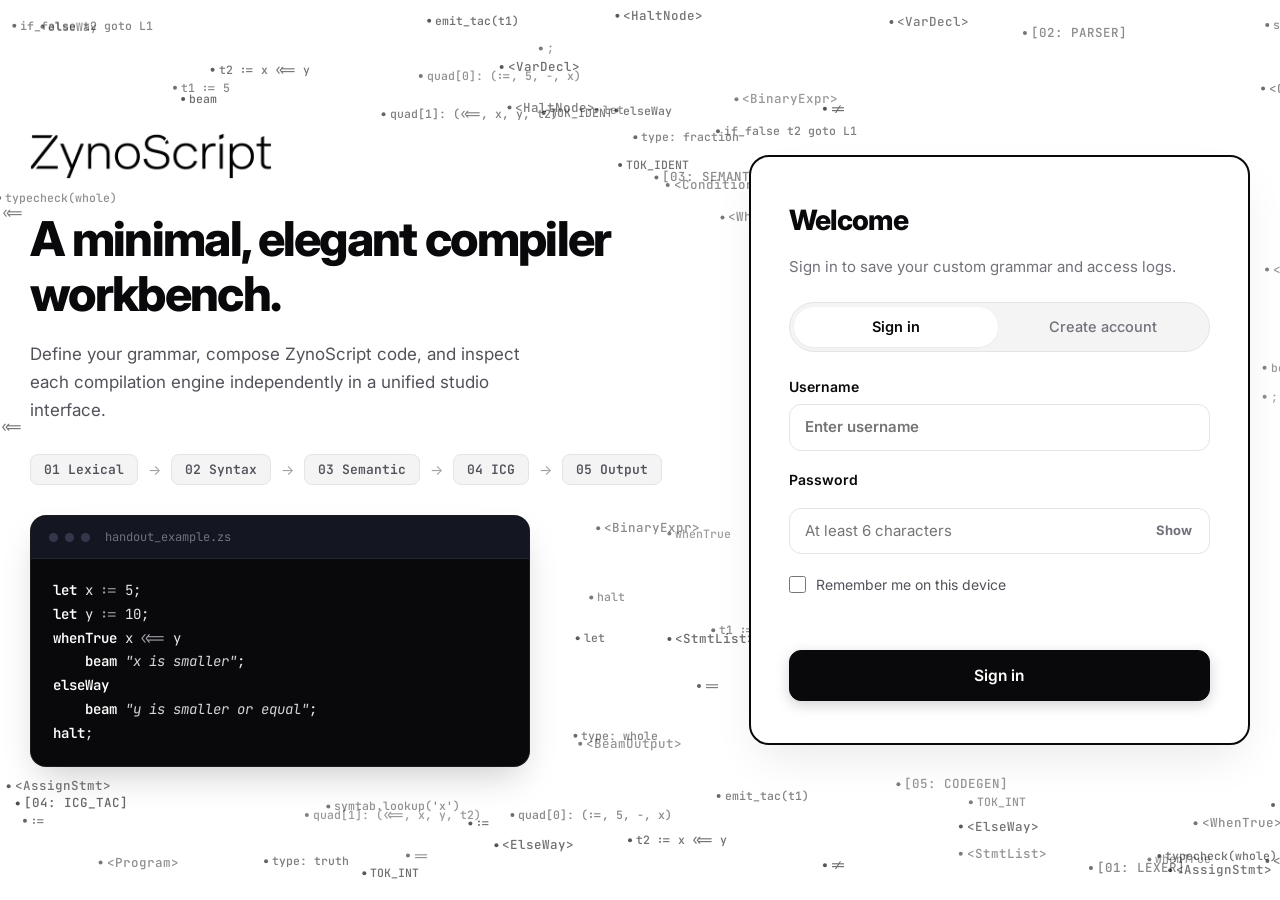
==== frontend/index.html @ 76c9e516 "feat: initial commit with compiler studio, security hardening and docs" ====
<!doctype html>
<html lang="en">
<head>
  <meta charset="utf-8">
  <meta name="viewport" content="width=device-width, initial-scale=1">
  <title>ZynoScript - Compiler Construction Lab Project</title>
  <meta name="description" content="ZynoScript: A minimal, sleek developer workbench for lexical, syntax, semantic, intermediate code generation, and execution.">
  <link rel="preconnect" href="https://fonts.googleapis.com">
  <link rel="preconnect" href="https://fonts.gstatic.com" crossorigin>
  <link href="https://fonts.googleapis.com/css2?family=Inter:wght@400;500;600;700;800&family=JetBrains+Mono:wght@400;500;600&display=swap" rel="stylesheet">
  <link rel="stylesheet" href="css/style.css?v=4.2">
  <link rel="icon" type="image/x-icon" href="/favicon.ico">
</head>
<body>

  <!-- Top Navigation Bar (Concept 1: Consolidated Executive Profile Menu) -->
  <header id="topbar" class="topbar" hidden>
    <div class="topbar-left">
      <a class="brand" href="#" aria-label="ZynoScript Compiler Construction Lab Project">
        <img src="assets/wordmark.png" alt="ZynoScript">
        <span class="brand-tag">Compiler Construction Lab Project</span>
      </a>
      <nav id="nav" class="nav-pills" hidden>
        <button class="nav-btn is-active" data-view="workbench" id="nav-workbench">Workbench</button>
        <button class="nav-btn" data-view="guide" id="nav-guide">Language Guide</button>
      </nav>
    </div>
    <div class="topbar-right">
      <button id="cmd-trigger" class="cmd-trigger-btn" title="Command Palette (Ctrl+K)" hidden>
        <span class="cmd-k-icon" data-icon="command"></span>
        <span class="cmd-k-label">Commands</span>
        <kbd class="cmd-k-kbd">Ctrl K</kbd>
      </button>

      <!-- Executive Profile Menu (Linear/Vercel style) -->
      <div id="whoami" class="profile-menu-container" hidden>
        <button id="profile-btn" class="profile-btn" aria-haspopup="true" aria-expanded="false" title="User Account Menu">
          <span class="avatar" id="who-avatar" aria-hidden="true">A</span>
          <span class="profile-caret" data-icon="chevron"></span>
        </button>
        <div id="profile-dropdown" class="profile-dropdown" hidden>
          <div class="profile-dropdown-header">
            <span id="who-name" class="profile-dropdown-name">admin</span>
            <span id="who-role" class="profile-dropdown-role">admin</span>
          </div>
          <div class="profile-dropdown-divider"></div>
          <button class="profile-dropdown-item" data-view="activity" id="nav-activity">
            <span class="p-item-icon" data-icon="activity"></span> Activity Stream
          </button>
          <button class="profile-dropdown-item" data-view="admin" id="nav-admin" hidden>
            <span class="p-item-icon" data-icon="shield"></span> Admin Tools
          </button>
          <button class="profile-dropdown-item" id="menu-open-grammar">
            <span class="p-item-icon" data-icon="sliders"></span> Grammar Settings
          </button>
          <div class="profile-dropdown-divider"></div>
          <button class="profile-dropdown-item danger" id="logout">
            <span class="p-item-icon" data-icon="logout"></span> Sign out
          </button>
        </div>
      </div>
    </div>
  </header>

  <!-- View 1: Auth (Sign In / Register) -->
  <main id="auth-view" class="auth" hidden>
    <canvas id="auth-compiler-canvas" class="auth-compiler-canvas" aria-hidden="true"></canvas>
    <div class="auth-container">
      <section class="auth-hero">
        <img class="hero-logo" src="assets/wordmark.png" alt="ZynoScript">
        <h1>A minimal, elegant compiler workbench.</h1>
        <p class="lead">Define your grammar, compose ZynoScript code, and inspect each compilation engine independently in a unified studio interface.</p>
        <div class="hero-pipeline-preview">
          <span class="h-stage">01 Lexical</span>
          <span class="h-arrow">&rarr;</span>
          <span class="h-stage">02 Syntax</span>
          <span class="h-arrow">&rarr;</span>
          <span class="h-stage">03 Semantic</span>
          <span class="h-arrow">&rarr;</span>
          <span class="h-stage">04 ICG</span>
          <span class="h-arrow">&rarr;</span>
          <span class="h-stage">05 Output</span>
        </div>
        <div class="hero-code-card">
          <div class="hero-code-header">
            <span class="hero-code-dot"></span>
            <span class="hero-code-dot"></span>
            <span class="hero-code-dot"></span>
            <span class="hero-code-title">handout_example.zs</span>
          </div>
          <pre class="hero-code"><span class="k">let</span> x <span class="o">:=</span> 5;
<span class="k">let</span> y <span class="o">:=</span> 10;
<span class="k">whenTrue</span> x <span class="o">&lt;&lt;=</span> y
    <span class="k">beam</span> <span class="s">"x is smaller"</span>;
<span class="k">elseWay</span>
    <span class="k">beam</span> <span class="s">"y is smaller or equal"</span>;
<span class="k">halt</span>;</pre>
        </div>
      </section>

      <section class="auth-card">
        <div class="auth-card-head">
          <h2 class="auth-title">Welcome</h2>
          <p class="muted">Sign in to save your custom grammar and access logs.</p>
        </div>
        <div class="seg auth-seg" role="tablist">
          <button class="tab is-active" data-mode="login" role="tab" id="tab-login">Sign in</button>
          <button class="tab" data-mode="register" role="tab" id="tab-register">Create account</button>
        </div>
        <form id="auth-form" autocomplete="on">
          <label>Username
            <input id="auth-user" required minlength="3" maxlength="32" autocomplete="username" placeholder="Enter username">
          </label>
          <label for="auth-pass">Password</label>
          <div class="pw-wrap">
            <input id="auth-pass" type="password" required minlength="6" autocomplete="current-password" placeholder="At least 6 characters">
            <button type="button" id="pw-toggle" class="pw-toggle" aria-pressed="false" aria-controls="auth-pass">Show</button>
          </div>
          <label class="check">
            <input type="checkbox" id="auth-remember">
            <span>Remember me on this device</span>
          </label>
          <p id="auth-error" class="form-error" role="alert"></p>
          <button class="btn primary block" id="auth-submit">Sign in</button>
        </form>
      </section>
    </div>
  </main>

  <!-- View 2: Workbench Studio (Clean 2-Column IDE) -->
  <main id="workbench-view" class="studio-view" hidden>
    <div class="studio-grid">
      <!-- Left Column: 100% Dedicated to Source Code Editor (Concept 5) -->
      <section class="studio-pane editor-pane" id="editor-pane">
        <header class="pane-header">
          <div class="pane-header-left">
            <h2 class="pane-title">Source Code</h2>
          </div>
          <div class="pane-header-right">
            <div class="inline-select">
              <span class="select-label" id="sample-label">Preset:</span>
              <select id="sample" aria-labelledby="sample-label"></select>
            </div>
            <button id="btn-open-grammar" class="btn ghost small" title="Customize language grammar (slide-over)">
              <span data-icon="sliders"></span> Grammar
            </button>
          </div>
        </header>

        <!-- Code Editor Section -->
        <div id="code-container" class="pane-content editor-content">
          <div class="code-editor">
            <pre id="gutter" class="code-gutter" aria-hidden="true">1</pre>
            <textarea id="code" class="code-textarea" spellcheck="false" aria-label="ZynoScript source code"></textarea>
          </div>
          <footer class="pane-footer editor-footer">
            <span id="code-stats" class="mono text-muted">0 lines · 0 chars</span>
            <div class="editor-footer-right">
              <span class="kbd-hint"><kbd>Ctrl</kbd> + <kbd>Enter</kbd> to run</span>
              <button id="btn-run-editor" class="btn ghost small">Run <span data-icon="arrow"></span></button>
            </div>
          </footer>
        </div>
      </section>

      <!-- Right Column: Flattened Pipeline Stepper & Inspector Output (Concept 2) -->
      <section class="studio-pane inspector-pane" id="inspector-pane">
        <header class="pane-header inspector-header-flattened">
          <!-- The Unified 5-Stage Compiler Pipeline -->
          <ol class="pipeline" id="pipeline" role="tablist">
            <li>
              <button class="stage" data-stage="lexical" id="stage-lexical" title="Run Lexical Analysis">
                <span class="stage-num">01</span>
                <span class="stage-name">Lexical</span>
                <span class="dot"></span>
              </button>
            </li>
            <li>
              <button class="stage" data-stage="syntax" id="stage-syntax" title="Run Syntax Analysis">
                <span class="stage-num">02</span>
                <span class="stage-name">Syntax</span>
                <span class="dot"></span>
              </button>
            </li>
            <li>
              <button class="stage" data-stage="semantic" id="stage-semantic" title="Run Semantic Analysis">
                <span class="stage-num">03</span>
                <span class="stage-name">Semantic</span>
                <span class="dot"></span>
              </button>
            </li>
            <li>
              <button class="stage" data-stage="icg" id="stage-icg" title="Run Intermediate Code Generation">
                <span class="stage-num">04</span>
                <span class="stage-name">ICG</span>
                <span class="dot"></span>
              </button>
            </li>
            <li>
              <button class="stage" data-stage="output" id="stage-output" title="Run Output Interpreter">
                <span class="stage-num">05</span>
                <span class="stage-name">Output</span>
                <span class="dot"></span>
              </button>
            </li>
          </ol>
          <div class="inspector-header-actions">
            <h2 id="out-title" style="display:none;" aria-hidden="true">Output</h2>
            <span id="out-status" class="badge" hidden></span>
            <!-- Contextual Controls (Concept 4: hidden until output is available) -->
            <button id="btn-copy-output" class="tool-btn" title="Copy output to clipboard" hidden><span data-icon="copy"></span> Copy</button>
            <button id="btn-clear-output" class="tool-btn" title="Clear output" hidden><span data-icon="trash"></span> Clear</button>
            <button id="run-all" class="btn primary small run-all-btn"><span data-icon="play"></span> Run All</button>
          </div>
        </header>

        <!-- Dynamic Output Content (Subbar removed!) -->
        <div id="output" class="pane-content inspector-content">
          <div class="empty-state">
            <div class="empty-glyph" data-icon="braces"></div>
            <p>Pick a compiler stage above or hit <b>Run All</b> to analyze and run your code.</p>
          </div>
        </div>
      </section>
    </div>
  </main>

  <!-- Slide-Over Grammar Configuration Sheet (Concept 5) -->
  <div id="grammar-drawer-backdrop" class="drawer-backdrop" hidden></div>
  <aside id="grammar-drawer" class="drawer-sheet" hidden aria-label="Grammar Configuration">
    <div class="drawer-header">
      <div>
        <h2 class="drawer-title">Language Grammar</h2>
        <p class="muted text-small">Configure custom keywords, operators, and inspect BNF rules.</p>
      </div>
      <button id="btn-close-grammar-drawer" class="drawer-close-btn" title="Close drawer (ESC)" aria-label="Close"><span data-icon="close"></span></button>
    </div>
    <div class="drawer-tabs">
      <div class="seg small">
        <button class="tab is-active" data-gtab="keywords">Keywords</button>
        <button class="tab" data-gtab="operators">Operators</button>
        <button class="tab" data-gtab="rules">BNF Grammar Rules</button>
      </div>
      <span id="grammar-msg" class="muted text-small" role="status"></span>
    </div>
    <div id="grammar-body" class="drawer-body"></div>
    <div class="drawer-footer">
      <button id="grammar-reset" class="btn ghost small">Reset to Default</button>
      <button id="grammar-save" class="btn primary small">Save Grammar</button>
    </div>
  </aside>

  <!-- View 3: Language Guide (Full Reference & Cheatsheet) -->
  <main id="guide-view" class="page-view" hidden>
    <div class="guide-container">
      <div class="guide-header">
        <div>
          <span class="eyebrow">Language Specification</span>
          <h1 class="page-title">ZynoScript Language Reference</h1>
          <p class="muted">Complete specification of keywords, operators, data types, and syntax rules.</p>
        </div>
        <button id="guide-try" class="btn primary">Load Handout Example &rarr;</button>
      </div>

      <div class="guide-grid">
        <section class="card-panel">
          <header class="card-header"><h3>Custom Keywords (Section A)</h3></header>
          <div id="guide-keywords" class="card-body flush"></div>
        </section>

        <section class="card-panel">
          <header class="card-header"><h3>Custom Operators (Section B)</h3></header>
          <div id="guide-operators" class="card-body flush"></div>
        </section>

        <section class="card-panel">
          <header class="card-header"><h3>Data Types (Handwritten Notes)</h3></header>
          <div id="guide-types" class="card-body flush"></div>
        </section>

        <section class="card-panel">
          <header class="card-header"><h3>Syntax & Grammar Rules</h3></header>
          <div class="card-body">
            <ul class="rules-list">
              <li>Every statement ends with a semicolon <code>;</code></li>
              <li>Every complete program concludes with <code id="gd-halt">halt;</code></li>
              <li>Variables can be explicitly typed: <code id="gd-decl1">let whole a := 5;</code></li>
              <li>Variables can also be inferred from values: <code id="gd-decl2">let x := 5;</code></li>
              <li>Conditional statements support optional parentheses around conditions: <code>whenTrue x &lt;&lt;= y</code></li>
              <li>Single statements can be written with or without enclosing braces <code>{ }</code></li>
              <li>Comments begin with <code>//</code> and are ignored by the compiler pipeline.</li>
            </ul>
          </div>
        </section>

        <section class="card-panel span-full">
          <header class="card-header"><h3>Formal Grammar (BNF Production Rules)</h3></header>
          <div class="card-body"><pre id="guide-bnf" class="code bnf-code"></pre></div>
        </section>
      </div>
    </div>
  </main>

  <!-- View 4: Activity Log (Concept 6: Feed-Style Stream) -->
  <main id="activity-view" class="page-view" hidden>
    <div class="page-container">
      <section class="card-panel">
        <header class="card-header flex-header">
          <div>
            <h1 class="page-title">Activity Stream</h1>
            <p id="log-scope" class="muted text-small"></p>
          </div>
          <div class="row">
            <select id="log-user" aria-label="Filter by user" hidden><option value="">All users</option></select>
            <select id="log-filter" aria-label="Filter by action"><option value="">All actions</option></select>
            <button id="log-refresh" class="btn ghost small">Refresh</button>
          </div>
        </header>
        <div id="log-body" class="card-body flush"></div>
      </section>
    </div>
  </main>

  <!-- View 5: Admin Panel -->
  <main id="admin-view" class="page-view" hidden>
    <div class="page-container">
      <section class="card-panel">
        <header class="card-header flex-header">
          <div>
            <h1 class="page-title">User Management</h1>
            <p class="muted text-small">Admin privileges and telemetry.</p>
          </div>
          <button id="users-refresh" class="btn ghost small">Refresh</button>
        </header>
        <div id="users-body" class="card-body flush"></div>
      </section>
    </div>
  </main>

  <!-- Confirmation / Prompt Modal Dialog -->
  <dialog id="dlg">
    <form method="dialog">
      <h2 id="dlg-title"></h2>
      <p id="dlg-text" class="muted"></p>
      <label id="dlg-field" for="dlg-input" hidden>New password
        <input id="dlg-input" type="password" minlength="6" maxlength="128" autocomplete="new-password">
      </label>
      <div class="dlg-actions">
        <button value="cancel" class="btn ghost" formnovalidate>Cancel</button>
        <button value="ok" class="btn primary" id="dlg-ok">Confirm</button>
      </div>
    </form>
  </dialog>

  <!-- Command Palette Modal (Ctrl + K) -->
  <dialog id="cmd-palette" class="cmd-palette">
    <div class="cmd-box">
      <div class="cmd-header">
        <span class="cmd-search-icon" aria-hidden="true" data-icon="search"></span>
        <input id="cmd-input" type="text" placeholder="Type a command or search actions..." autocomplete="off" spellcheck="false" aria-label="Command search">
        <kbd class="cmd-esc-tag">ESC</kbd>
      </div>
      <div id="cmd-list" class="cmd-list" role="listbox"></div>
      <footer class="cmd-footer">
        <div class="cmd-shortcuts-hint">
          <span><kbd class="mini-kbd">↑</kbd><kbd class="mini-kbd">↓</kbd> navigate</span>
          <span><kbd class="mini-kbd">↵</kbd> select</span>
          <span><kbd class="mini-kbd">esc</kbd> close</span>
        </div>
        <span class="cmd-brand-sub">ZynoScript Studio</span>
      </footer>
    </div>
  </dialog>

  <!-- Toast Notification -->
  <div id="toast" class="toast" role="status" hidden></div>

  <!-- Scripts -->
  <script src="js/icons.js?v=4.2"></script>
  <script src="js/samples.js?v=4.2"></script>
  <script src="js/api.js?v=4.2"></script>
  <script src="js/app.js?v=4.2"></script>
</body>
</html>
---- frontend/css/style.css ----
/* ZynoScript Compiler Studio - Minimal Black & White Theme */
:root {
  --bg: #ffffff;
  --bg-canvas: #f8f9fa;
  --bg-subtle: #fafafa;
  --bg-muted: #f4f4f5;
  --bg-dark: #09090b;
  --bg-editor: #0c0e14;
  
  --ink: #09090b;
  --ink-secondary: #52525b;
  --ink-muted: #71717a;
  --ink-faint: #a1a1aa;
  --ink-inverse: #ffffff;
  
  --line: #e4e4e7;
  --line-subtle: #f4f4f5;
  --line-strong: #d4d4d8;
  
  --ok: #16a34a;
  --ok-bg: #f0fdf4;
  --ok-border: #bbf7d0;
  
  --bad: #dc2626;
  --bad-bg: #fef2f2;
  --bad-border: #fecaca;
  
  --warn: #d97706;
  --warn-bg: #fffbeb;
  --warn-border: #fde68a;
  
  --font-sans: "Inter", -apple-system, BlinkMacSystemFont, "Segoe UI", Roboto, sans-serif;
  --font-mono: "JetBrains Mono", ui-monospace, "Cascadia Code", Consolas, monospace;
  
  --r: 12px;
  --r-sm: 8px;
  --r-full: 9999px;
  
  --shadow-sm: 0 1px 2px rgba(0, 0, 0, 0.04);
  --shadow: 0 4px 12px -2px rgba(0, 0, 0, 0.06), 0 2px 4px -2px rgba(0, 0, 0, 0.03);
  --shadow-lg: 0 20px 40px -15px rgba(0, 0, 0, 0.12);
  
  --transition: all 0.16s cubic-bezier(0.16, 1, 0.3, 1);
}

/* Reset & Base */
*, *::before, *::after { box-sizing: border-box; }
html { -webkit-font-smoothing: antialiased; }
body {
  margin: 0;
  background: var(--bg-canvas);
  color: var(--ink);
  font: 14px/1.5 var(--font-sans);
  min-height: 100vh;
  display: flex;
  flex-direction: column;
}

[hidden] { display: none !important; }
button, input, select, textarea { font: inherit; color: inherit; }
:focus-visible { outline: 2px solid var(--ink); outline-offset: 2px; }
h1, h2, h3 { margin: 0; font-weight: 700; letter-spacing: -0.025em; }
code, .mono { font-family: var(--font-mono); }
code { background: var(--bg-muted); border: 1px solid var(--line); padding: 2px 6px; border-radius: 4px; font-size: 12px; }
.muted { color: var(--ink-muted); }
.text-small { font-size: 12px; }
.text-muted { color: var(--ink-muted); }

/* Top Navigation Bar */
.topbar {
  height: 56px;
  flex: none;
  display: flex;
  align-items: center;
  justify-content: space-between;
  padding: 0 24px;
  background: rgba(255, 255, 255, 0.94);
  backdrop-filter: blur(12px);
  border-bottom: 1px solid var(--line);
  position: sticky;
  top: 0;
  z-index: 40;
}

.topbar-left, .topbar-right {
  display: flex;
  align-items: center;
  gap: 20px;
}

.brand {
  display: flex;
  align-items: center;
  gap: 10px;
  text-decoration: none;
  color: var(--ink);
}

.brand img {
  height: 22px;
  display: block;
}

.brand-tag {
  font-size: 11px;
  font-weight: 600;
  text-transform: uppercase;
  letter-spacing: 0.1em;
  color: var(--ink-muted);
  border-left: 1px solid var(--line-strong);
  padding-left: 10px;
  white-space: nowrap;
}

/* Nav Pills */
.nav-pills {
  display: flex;
  gap: 3px;
  background: var(--bg-muted);
  padding: 3px;
  border-radius: var(--r-full);
  border: 1px solid var(--line);
}

.nav-btn {
  background: none;
  border: 0;
  padding: 5px 14px;
  border-radius: var(--r-full);
  font-weight: 500;
  font-size: 13px;
  color: var(--ink-secondary);
  cursor: pointer;
  transition: var(--transition);
}

.nav-btn:hover { color: var(--ink); }
.nav-btn.is-active {
  background: var(--ink);
  color: var(--ink-inverse);
  box-shadow: 0 2px 6px rgba(0, 0, 0, 0.15);
}

/* Executive Profile Menu (Linear / GitHub / Vercel style) */
.profile-menu-container {
  position: relative;
}

.profile-btn {
  display: flex;
  align-items: center;
  gap: 6px;
  background: transparent;
  border: 1px solid transparent;
  padding: 3px 6px 3px 3px;
  border-radius: var(--r-full);
  cursor: pointer;
  transition: var(--transition);
}

.profile-btn:hover,
.profile-btn[aria-expanded="true"] {
  background: var(--bg-muted);
  border-color: var(--line);
}

.avatar {
  width: 30px;
  height: 30px;
  border-radius: 50%;
  background: var(--ink);
  color: var(--ink-inverse);
  display: grid;
  place-items: center;
  font-weight: 700;
  font-size: 13px;
  letter-spacing: -0.02em;
}

.profile-caret {
  font-size: 10px;
  color: var(--ink-muted);
  transition: transform 0.15s ease;
}

.profile-btn[aria-expanded="true"] .profile-caret {
  transform: rotate(180deg);
}

.profile-dropdown {
  position: absolute;
  top: calc(100% + 8px);
  right: 0;
  width: 220px;
  background: #ffffff;
  border: 1px solid var(--line);
  border-radius: 14px;
  box-shadow: 0 10px 30px -5px rgba(0, 0, 0, 0.12), 0 0 0 1px rgba(0, 0, 0, 0.04);
  padding: 6px;
  display: flex;
  flex-direction: column;
  gap: 2px;
  z-index: 100;
  animation: dropdownPop 0.14s cubic-bezier(0.16, 1, 0.3, 1);
}

.profile-dropdown[hidden] {
  display: none !important;
}

@keyframes dropdownPop {
  from { opacity: 0; transform: translateY(-4px) scale(0.98); }
  to { opacity: 1; transform: translateY(0) scale(1); }
}

.profile-dropdown-header {
  padding: 8px 10px;
  display: flex;
  flex-direction: column;
  gap: 2px;
  background: var(--bg-subtle);
  border-radius: 10px;
}

.profile-dropdown-name {
  font-size: 13px;
  font-weight: 600;
  color: var(--ink);
}

.profile-dropdown-role {
  font-size: 11px;
  color: var(--ink-muted);
  text-transform: capitalize;
}

.profile-dropdown-divider {
  height: 1px;
  background: var(--line-subtle);
  margin: 4px 0;
}

.profile-dropdown-item {
  display: flex;
  align-items: center;
  gap: 10px;
  width: 100%;
  padding: 8px 10px;
  background: transparent;
  border: 0;
  border-radius: 8px;
  font-size: 13px;
  font-weight: 500;
  color: var(--ink);
  cursor: pointer;
  text-align: left;
  transition: var(--transition);
}

.profile-dropdown-item:hover {
  background: var(--bg-muted);
}

.profile-dropdown-item.danger {
  color: var(--bad);
}

.profile-dropdown-item.danger:hover {
  background: var(--bad-bg);
}

.p-item-icon {
  font-size: 14px;
  width: 18px;
  text-align: center;
}

/* Buttons */
.btn {
  display: inline-flex;
  align-items: center;
  justify-content: center;
  gap: 6px;
  border: 1px solid var(--line);
  background: var(--bg);
  color: var(--ink);
  border-radius: var(--r-full);
  padding: 7px 16px;
  font-weight: 600;
  font-size: 13px;
  cursor: pointer;
  transition: var(--transition);
  white-space: nowrap;
}

.btn:hover {
  border-color: var(--ink);
}

.btn:active {
  transform: translateY(1px);
}

.btn.primary {
  background: var(--ink);
  color: var(--ink-inverse);
  border-color: var(--ink);
}

.btn.primary:hover {
  background: #27272a;
  border-color: #27272a;
  box-shadow: 0 4px 12px rgba(0, 0, 0, 0.2);
}

.btn.ghost {
  background: transparent;
  border-color: transparent;
  color: var(--ink-secondary);
}

.btn.ghost:hover {
  background: var(--bg-muted);
  color: var(--ink);
}

.btn.small {
  padding: 4px 12px;
  font-size: 12px;
}

.btn.block {
  width: 100%;
  padding: 10px;
  font-size: 14px;
}

.btn:disabled {
  opacity: 0.5;
  cursor: not-allowed;
}

/* Segmented Control (Tabs) */
.seg {
  display: inline-flex;
  gap: 2px;
  background: var(--bg-muted);
  border: 1px solid var(--line);
  padding: 3px;
  border-radius: var(--r-full);
}

.seg .tab {
  background: none;
  border: 0;
  padding: 5px 14px;
  border-radius: var(--r-full);
  font-weight: 500;
  font-size: 13px;
  color: var(--ink-muted);
  cursor: pointer;
  transition: var(--transition);
}

.seg .tab:hover { color: var(--ink); }
.seg .tab.is-active {
  background: var(--bg);
  color: var(--ink);
  box-shadow: var(--shadow-sm);
  font-weight: 600;
}

.seg.mini-seg .tab {
  padding: 4px 12px;
  font-size: 12.5px;
}

.seg.small .tab {
  padding: 4px 11px;
  font-size: 12px;
}

/* Auth View */
/* Auth Specific Layout, Typography & Dynamic Cursor Background Glow */
.auth {
  width: 100%;
  min-height: 100vh;
  background: #ffffff;
  position: relative;
  overflow: hidden;
  display: flex;
  align-items: center;
  justify-content: center;
  padding: 40px 24px;
}

/* Interactive compiler syntax canvas in the white background */
.auth-compiler-canvas {
  position: absolute;
  top: 0;
  left: 0;
  width: 100%;
  height: 100%;
  pointer-events: none;
  z-index: 0;
}

.auth-container {
  position: relative;
  z-index: 1;
  display: grid;
  grid-template-columns: 1.15fr 0.88fr;
  gap: 64px;
  align-items: center;
  max-width: 1220px;
  width: 100%;
  margin: 0 auto;
}

.auth-hero {
  animation: fadeIn 0.4s ease-out;
  position: relative;
}

.hero-logo {
  height: 46px;
  margin-bottom: 28px;
  transition: transform 0.25s ease;
}
.hero-logo:hover {
  transform: scale(1.02);
}

.auth-hero h1 {
  font-size: clamp(34px, 3.8vw, 48px);
  line-height: 1.14;
  font-weight: 800;
  margin-bottom: 18px;
  letter-spacing: -0.035em;
  color: #09090b;
}

.lead {
  font-size: 17px;
  color: var(--ink-secondary);
  line-height: 1.65;
  max-width: 48ch;
  margin: 0 0 30px;
}

.hero-pipeline-preview {
  display: flex;
  align-items: center;
  flex-wrap: wrap;
  gap: 10px;
  margin-bottom: 30px;
}

.h-stage {
  font: 600 13px var(--font-mono);
  padding: 6px 13px;
  border: 1px solid var(--line);
  background: var(--bg-muted);
  border-radius: 8px;
  color: var(--ink-secondary);
  transition: background-color 0.2s ease, transform 0.2s ease;
}

.h-stage:hover {
  background: #e4e4e7;
  color: #09090b;
  transform: translateY(-1px);
}

.h-arrow {
  color: var(--ink-faint);
  font-size: 14px;
}

/* Hero Code Card (Left Side) */
.hero-code-card {
  background: var(--bg-dark);
  border-radius: 16px;
  border: 1px solid rgba(255, 255, 255, 0.08);
  box-shadow: 0 16px 36px -10px rgba(0, 0, 0, 0.22);
  overflow: hidden;
  max-width: 500px;
  transition: transform 0.25s cubic-bezier(0.16, 1, 0.3, 1), box-shadow 0.25s ease;
  position: relative;
}

.hero-code-card:hover {
  transform: translateY(-3px);
  box-shadow: 0 24px 48px -10px rgba(0, 0, 0, 0.32);
}

.hero-code-header {
  display: flex;
  align-items: center;
  gap: 7px;
  padding: 13px 18px;
  background: #141721;
  border-bottom: 1px solid #232736;
}

.hero-code-dot {
  width: 9px;
  height: 9px;
  border-radius: 50%;
  background: #32374a;
}

.hero-code-title {
  font: 12px var(--font-mono);
  color: #71717a;
  margin-left: 8px;
}

.hero-code {
  margin: 0;
  padding: 20px 22px;
  font: 14px/1.7 var(--font-mono);
  color: #e4e4e7;
}

.hero-code .k { color: #ffffff; font-weight: 600; }
.hero-code .o { color: #a1a1aa; }
.hero-code .s { color: #d4d4d8; font-style: italic; }

/* Auth Card (Right Side) - Clean Solid Black Outline permanently maintained */
.auth-card {
  background: #ffffff;
  border: 2px solid #09090b;
  border-radius: 20px;
  padding: 42px 38px;
  box-shadow: 0 20px 48px -12px rgba(0, 0, 0, 0.1);
  animation: fadeIn 0.4s ease-out 0.1s both;
  transition: transform 0.25s cubic-bezier(0.16, 1, 0.3, 1), box-shadow 0.25s ease;
  position: relative;
}

.auth-card:hover {
  transform: translateY(-3px);
  box-shadow: 0 28px 56px -12px rgba(0, 0, 0, 0.16);
}

.auth-card-head { margin-bottom: 24px; }
.auth-title { font-size: 28px; font-weight: 800; letter-spacing: -0.025em; margin-bottom: 6px; color: #09090b; }
.auth-card-head p.muted { font-size: 15px; line-height: 1.5; color: var(--ink-muted); }

.auth-seg {
  width: 100%;
  margin-bottom: 24px;
  padding: 4px;
  background: var(--bg-muted);
  border-radius: var(--r-full);
  border: 1px solid var(--line);
}
.auth-seg .tab {
  flex: 1;
  text-align: center;
  padding: 9px 18px;
  font-size: 14.5px;
  font-weight: 500;
  transition: all 0.18s cubic-bezier(0.16, 1, 0.3, 1);
}

.auth-card form {
  display: grid;
  gap: 18px;
}

.auth-card label {
  display: grid;
  gap: 7px;
  font-size: 14px;
  font-weight: 600;
  color: var(--ink);
}

.auth-card input {
  border: 1px solid var(--line);
  background: var(--bg);
  border-radius: 12px;
  padding: 11px 15px;
  font-size: 15px;
  transition: all 0.2s cubic-bezier(0.16, 1, 0.3, 1);
}

.auth-card input:hover {
  border-color: #71717a;
  background: #fafafa;
}

.auth-card input:focus {
  border-color: #09090b;
  background: #ffffff;
  box-shadow: 0 0 0 3px rgba(9, 9, 11, 0.1);
  outline: none;
}

.auth-card .pw-wrap input {
  width: 100%;
  padding-right: 74px;
}

.auth-card .pw-toggle {
  position: absolute;
  right: 9px;
  top: 50%;
  transform: translateY(-50%);
  border: 0;
  background: none;
  font-size: 13px;
  font-weight: 700;
  color: var(--ink-muted);
  cursor: pointer;
  padding: 5px 9px;
  border-radius: 6px;
  transition: color 0.16s ease, background-color 0.16s ease;
}

.auth-card .pw-toggle:hover {
  color: #09090b;
  background: var(--bg-muted);
}

.auth-card .check {
  display: flex;
  align-items: center;
  gap: 10px;
  font-weight: 400;
  font-size: 14px;
  color: var(--ink-secondary);
  cursor: pointer;
  margin-top: 2px;
  user-select: none;
  transition: color 0.16s ease;
}

.auth-card .check:hover {
  color: #09090b;
}

.auth-card .check input {
  width: 17px;
  height: 17px;
  accent-color: #09090b;
  margin: 0;
  cursor: pointer;
}

.auth-card .form-error {
  color: var(--bad);
  font-size: 13.5px;
  margin: 0;
  min-height: 1.4em;
}

.auth-card .btn.block {
  width: 100%;
  padding: 13px 20px;
  font-size: 15.5px;
  font-weight: 600;
  border-radius: 12px;
  background: #09090b;
  color: #ffffff;
  border: 1px solid #09090b;
  cursor: pointer;
  box-shadow: 0 4px 14px rgba(0, 0, 0, 0.18);
  transition: transform 0.2s cubic-bezier(0.16, 1, 0.3, 1), box-shadow 0.2s cubic-bezier(0.16, 1, 0.3, 1), background-color 0.2s ease;
}

.auth-card .btn.block:hover {
  background: #000000;
  transform: translateY(-2px);
  box-shadow: 0 10px 24px -3px rgba(0, 0, 0, 0.38);
}

.auth-card .btn.block:active {
  transform: scale(0.98);
}

label {
  display: grid;
  gap: 5px;
  font-size: 12.5px;
  font-weight: 600;
  color: var(--ink);
}

input {
  border: 1px solid var(--line);
  background: var(--bg);
  border-radius: 10px;
  padding: 8px 12px;
  font-size: 13.5px;
  transition: var(--transition);
}

select {
  border: 1px solid var(--line);
  background: var(--bg-subtle) url("data:image/svg+xml,%3Csvg xmlns='http://www.w3.org/2000/svg' width='12' height='12' viewBox='0 0 24 24' fill='none' stroke='%2371717a' stroke-width='2' stroke-linecap='round' stroke-linejoin='round'%3E%3Cpath d='m6 9 6 6 6-6'/%3E%3C/svg%3E") no-repeat right 10px center;
  border-radius: 10px;
  padding: 6px 28px 6px 12px;
  font-size: 12.5px;
  font-weight: 500;
  color: var(--ink);
  appearance: none;
  -webkit-appearance: none;
  cursor: pointer;
  transition: var(--transition);
}

select:hover {
  border-color: var(--line-strong);
  background-color: var(--bg);
}

input:focus, select:focus {
  outline: none;
  border-color: var(--ink);
  box-shadow: 0 0 0 3px rgba(0, 0, 0, 0.06);
}

.pw-wrap {
  position: relative;
}

.pw-wrap input {
  width: 100%;
  padding-right: 64px;
}

.pw-toggle {
  position: absolute;
  right: 6px;
  top: 50%;
  transform: translateY(-50%);
  border: 0;
  background: none;
  font-size: 11.5px;
  font-weight: 700;
  color: var(--ink-muted);
  cursor: pointer;
  padding: 4px 8px;
  border-radius: 4px;
}

.pw-toggle:hover { color: var(--ink); }

.check {
  display: flex;
  align-items: center;
  gap: 8px;
  font-weight: 400;
  font-size: 13px;
  color: var(--ink-secondary);
  cursor: pointer;
}

.check input {
  width: 15px;
  height: 15px;
  accent-color: var(--ink);
  margin: 0;
}

.form-error {
  color: var(--bad);
  font-size: 12.5px;
  margin: 0;
  min-height: 1.4em;
}

/* =========================================
   STUDIO IDE WORKBENCH (Clean 2-Column Split)
   ========================================= */
.studio-view {
  flex: 1;
  display: flex;
  flex-direction: column;
  padding: 16px 24px;
  height: calc(100vh - 56px);
  min-height: 600px;
}

.studio-grid {
  flex: 1;
  display: grid;
  grid-template-columns: 1fr 1fr;
  gap: 16px;
  min-height: 0; /* Important for flex child overflow */
}

.studio-pane {
  background: #ffffff;
  border: 1px solid rgba(0, 0, 0, 0.07);
  border-radius: 14px;
  display: flex;
  flex-direction: column;
  overflow: hidden;
  box-shadow: 0 1px 3px rgba(0, 0, 0, 0.02), 0 4px 14px -3px rgba(0, 0, 0, 0.04);
  min-height: 0;
}

.pane-header {
  height: 48px;
  flex: none;
  display: flex;
  align-items: center;
  justify-content: space-between;
  padding: 0 14px;
  border-bottom: 1px solid rgba(0, 0, 0, 0.06);
  background: #ffffff;
  position: relative;
  z-index: 25;
}

.pane-content {
  flex: 1;
  display: flex;
  flex-direction: column;
  overflow: hidden;
  min-height: 0;
}

.pane-footer {
  height: 38px;
  flex: none;
  display: flex;
  align-items: center;
  justify-content: space-between;
  padding: 0 14px;
  border-top: 1px solid rgba(0, 0, 0, 0.06);
  background: #ffffff;
  font-size: 12px;
}

/* Left Pane: Code Editor */
.editor-pane .code-editor {
  flex: 1;
  display: flex;
  background: var(--bg-editor);
  overflow: hidden;
  position: relative;
}

.code-gutter {
  margin: 0;
  padding: 14px 10px 14px 14px;
  text-align: right;
  color: #4b5563;
  font: 13px/1.65 var(--font-mono);
  user-select: none;
  min-width: 44px;
  border-right: 1px solid #1f2430;
  overflow: hidden;
}

.code-textarea {
  flex: 1;
  border: 0;
  resize: none;
  background: transparent;
  color: #f1f5f9;
  caret-color: #ffffff;
  padding: 14px 16px;
  font: 13px/1.65 var(--font-mono);
  tab-size: 4;
  white-space: pre;
  overflow: auto;
  outline: none;
}

.code-textarea::selection {
  background: rgba(255, 255, 255, 0.2);
}

.editor-footer-right {
  display: flex;
  align-items: center;
  gap: 12px;
}

.kbd-hint {
  color: var(--ink-muted);
  font-size: 11.5px;
}

kbd {
  font: 600 10.5px var(--font-mono);
  padding: 1px 5px;
  border: 1px solid var(--line-strong);
  border-radius: 4px;
  background: var(--bg);
}

.inline-select {
  display: flex;
  align-items: center;
  gap: 6px;
  font-size: 12.5px;
  font-weight: 500;
  color: var(--ink-secondary);
}

.inline-select select {
  padding: 5px 28px 5px 12px;
  font-size: 12.5px;
  border-radius: 10px;
  background-color: var(--bg-subtle);
}

/* Slide-Over Grammar Configuration Sheet / Drawer (Idea 5) */
.drawer-backdrop {
  position: fixed;
  inset: 0;
  background: rgba(9, 9, 11, 0.4);
  backdrop-filter: blur(4px);
  z-index: 90;
  animation: fadeIn 0.2s ease-out;
}

.drawer-sheet {
  position: fixed;
  top: 0;
  right: 0;
  bottom: 0;
  width: min(540px, 92vw);
  background: #ffffff;
  border-left: 1px solid var(--line);
  box-shadow: -8px 0 32px rgba(0, 0, 0, 0.12);
  z-index: 95;
  display: flex;
  flex-direction: column;
  transform: translateX(100%);
  transition: transform 0.24s cubic-bezier(0.16, 1, 0.3, 1);
}

.drawer-sheet.is-open {
  transform: translateX(0);
}

.drawer-header {
  height: 64px;
  padding: 0 20px;
  display: flex;
  align-items: center;
  justify-content: space-between;
  border-bottom: 1px solid var(--line-subtle);
  background: #ffffff;
}

.drawer-title {
  font-size: 16px;
  font-weight: 700;
  margin: 0;
}

.drawer-close-btn {
  background: none;
  border: 0;
  font-size: 22px;
  line-height: 1;
  color: var(--ink-muted);
  cursor: pointer;
  padding: 4px 8px;
  border-radius: 6px;
  transition: var(--transition);
}

.drawer-close-btn:hover {
  background: var(--bg-muted);
  color: var(--ink);
}

.drawer-tabs {
  padding: 12px 20px;
  display: flex;
  align-items: center;
  justify-content: space-between;
  border-bottom: 1px solid var(--line-subtle);
  background: var(--bg-subtle);
}

.drawer-body {
  flex: 1;
  padding: 20px;
  overflow-y: auto;
}

.drawer-footer {
  height: 56px;
  padding: 0 20px;
  display: flex;
  align-items: center;
  justify-content: flex-end;
  gap: 10px;
  border-top: 1px solid var(--line-subtle);
  background: #ffffff;
}

.gtable {
  width: 100%;
  border-collapse: collapse;
}

.gtable td {
  padding: 4px 0;
}

.gtable td:first-child {
  color: var(--ink-secondary);
  font-size: 12.5px;
  width: 55%;
  padding-right: 12px;
}

.gtable input {
  width: 100%;
  font-family: var(--font-mono);
  font-size: 12.5px;
  padding: 5px 8px;
  background: var(--bg-subtle);
  border: 1px solid var(--line);
}

.grid-2 {
  display: grid;
  grid-template-columns: 1fr 1fr;
  gap: 0 24px;
}

pre.code {
  margin: 0;
  padding: 12px 14px;
  background: var(--bg-subtle);
  border: 1px solid var(--line);
  border-radius: var(--r-sm);
  font: 12.5px/1.6 var(--font-mono);
  overflow: auto;
}

.problems {
  margin: 12px 0 0;
  padding: 10px 14px 10px 28px;
  background: var(--bad-bg);
  color: var(--bad);
  border: 1px solid var(--bad-border);
  border-radius: var(--r-sm);
  font-size: 12.5px;
}

/* Right Pane: Flattened Compiler Pipeline & Inspector Bar (Idea 2) */
.inspector-header-flattened {
  height: 48px;
  flex: none;
  display: flex;
  align-items: center;
  justify-content: space-between;
  padding: 0 12px;
  border-bottom: 1px solid rgba(0, 0, 0, 0.06);
  background: #ffffff;
  gap: 10px;
}

.pipeline {
  list-style: none;
  margin: 0;
  padding: 0;
  display: flex;
  align-items: center;
  gap: 4px;
  flex: 1;
}

.pipeline li {
  flex: 1;
}

.stage {
  width: 100%;
  display: flex;
  align-items: center;
  justify-content: center;
  gap: 6px;
  padding: 6px 8px;
  border: 1px solid var(--line);
  background: var(--bg);
  border-radius: var(--r-sm);
  cursor: pointer;
  font-size: 12px;
  font-weight: 500;
  color: var(--ink-secondary);
  transition: var(--transition);
  position: relative;
}

.stage:hover {
  border-color: var(--ink-secondary);
  color: var(--ink);
}

.stage.is-selected {
  background: var(--ink);
  color: var(--ink-inverse);
  border-color: var(--ink);
  font-weight: 600;
}

.stage-num {
  font: 600 10.5px var(--font-mono);
  color: var(--ink-faint);
}

.stage.is-selected .stage-num {
  color: #a1a1aa;
}

.stage-name {
  white-space: nowrap;
}

.stage .dot {
  width: 6px;
  height: 6px;
  border-radius: 50%;
  background: var(--line-strong);
  flex: none;
  transition: background 0.2s;
}

.stage[data-state="ok"] .dot {
  background: var(--ok);
  box-shadow: 0 0 0 2px var(--ok-border);
}

.stage[data-state="errors"] .dot {
  background: var(--bad);
  box-shadow: 0 0 0 2px var(--bad-border);
}

.stage[data-state="blocked"] .dot {
  background: var(--warn);
}

.stage[data-state="running"] .dot {
  background: var(--ink-muted);
  animation: pulse 0.8s ease-in-out infinite;
}

.stage.is-selected[data-state="running"] .dot {
  background: #ffffff;
}

@keyframes pulse {
  50% { opacity: 0.3; transform: scale(1.4); }
}

.inspector-header-actions {
  display: flex;
  align-items: center;
  gap: 6px;
  flex: none;
}

.badge {
  font-size: 11px;
  font-weight: 600;
  padding: 3px 8px;
  border-radius: var(--r-full);
}

.badge.ok {
  background: var(--ok-bg);
  color: var(--ok);
  border: 1px solid var(--ok-border);
}

.badge.bad {
  background: var(--bad-bg);
  color: var(--bad);
  border: 1px solid var(--bad-border);
}

.tool-btn {
  background: transparent;
  border: 1px solid var(--line);
  padding: 4px 10px;
  font-size: 11.5px;
  font-weight: 500;
  color: var(--ink-secondary);
  cursor: pointer;
  border-radius: var(--r-full);
  transition: var(--transition);
}

.tool-btn:hover {
  background: var(--bg-muted);
  color: var(--ink);
  border-color: var(--ink-secondary);
}

.run-all-btn {
  font-size: 12px;
  padding: 5px 12px;
}

/* Inspector Content Body */
.inspector-content {
  padding: 16px 20px;
  overflow-y: auto;
  background: var(--bg);
}

.empty-state {
  display: grid;
  place-items: center;
  text-align: center;
  padding: 60px 20px;
  color: var(--ink-muted);
}

.empty-glyph {
  font: 600 36px var(--font-mono);
  color: var(--line-strong);
  margin-bottom: 8px;
}

.empty-state p {
  max-width: 36ch;
  margin: 0;
  font-size: 13.5px;
}

/* Lexical & ICG Inline Sub-Tabs Toggle (Idea 2) */
.subtabs-bar {
  display: inline-flex;
  align-items: center;
  gap: 3px;
  margin-bottom: 14px;
  background: var(--bg-muted);
  border: 1px solid var(--line);
  padding: 3px;
  border-radius: var(--r-full);
}

.subtab-btn {
  background: none;
  border: 0;
  padding: 4px 12px;
  border-radius: var(--r-full);
  font-size: 12px;
  font-weight: 500;
  color: var(--ink-secondary);
  cursor: pointer;
  transition: var(--transition);
}

.subtab-btn:hover { color: var(--ink); }
.subtab-btn.is-active {
  background: #ffffff;
  color: var(--ink);
  box-shadow: 0 1px 3px rgba(0, 0, 0, 0.08);
  font-weight: 600;
}

/* Notice / Success Banners */
.success {
  padding: 9px 14px;
  border-radius: var(--r-sm);
  background: var(--ok-bg);
  color: var(--ok);
  border: 1px solid var(--ok-border);
  font-weight: 500;
  font-size: 13px;
  margin-bottom: 12px;
  display: flex;
  align-items: center;
  gap: 8px;
}

.notice {
  padding: 9px 14px;
  border-radius: var(--r-sm);
  background: var(--warn-bg);
  color: var(--warn);
  border: 1px solid var(--warn-border);
  font-size: 12.5px;
  margin-bottom: 12px;
}

/* Errors List */
.errors {
  list-style: none;
  margin: 0 0 14px;
  padding: 0;
  display: grid;
  gap: 6px;
}

.errors button {
  width: 100%;
  text-align: left;
  display: flex;
  align-items: baseline;
  gap: 10px;
  padding: 8px 12px;
  border: 1px solid var(--bad-border);
  border-left: 3px solid var(--bad);
  background: var(--bad-bg);
  color: var(--ink);
  border-radius: var(--r-sm);
  cursor: pointer;
  transition: var(--transition);
}

.errors button:hover {
  transform: translateX(2px);
  border-color: var(--bad);
}

.errors .where {
  font: 600 11.5px var(--font-mono);
  color: var(--bad);
  white-space: nowrap;
}

/* Tables: Soft Spatial Grouping (Idea 3) */
.tbl-wrap {
  border: 1px solid rgba(0, 0, 0, 0.05);
  border-radius: 8px;
  overflow: auto;
  margin-bottom: 16px;
  background: #ffffff;
}

.tbl {
  width: 100%;
  border-collapse: collapse;
  font-size: 12.5px;
}

.tbl th {
  text-align: left;
  font-weight: 600;
  padding: 8px 12px;
  background: #f8f9fa;
  border-bottom: 1px solid rgba(0, 0, 0, 0.06);
  position: sticky;
  top: 0;
  white-space: nowrap;
  font-size: 11px;
  text-transform: uppercase;
  letter-spacing: 0.05em;
  color: var(--ink-secondary);
}

.tbl td {
  padding: 9px 12px;
  border-bottom: 1px solid rgba(0, 0, 0, 0.04);
  vertical-align: top;
}

.tbl tbody tr:last-child td { border-bottom: 0; }
.tbl tbody tr:hover { background: #fbfbfd; }
.tbl td.m { font-family: var(--font-mono); white-space: pre; }

/* Pre Trees & Console */
pre.tree {
  margin: 0 0 16px;
  padding: 12px 14px;
  background: var(--bg-subtle);
  border: 1px solid var(--line);
  border-radius: var(--r-sm);
  font: 12.5px/1.6 var(--font-mono);
  overflow: auto;
}

.console {
  background: var(--bg-dark) !important;
  color: #f4f4f5 !important;
  border: 1px solid #27272a !important;
  padding: 12px 14px;
  border-radius: var(--r-sm);
  font: 13px/1.6 var(--font-mono);
  white-space: pre-wrap;
  min-height: 44px;
  margin: 0 0 16px;
}

/* Headings inside inspector */
.inspector-content h3 {
  font-size: 11.5px;
  font-weight: 700;
  text-transform: uppercase;
  letter-spacing: 0.06em;
  color: var(--ink-secondary);
  margin: 14px 0 8px;
}

.inspector-content h3:first-child {
  margin-top: 0;
}

/* =========================================
   PAGES (Language Guide, Logs, Admin)
   ========================================= */
.page-view {
  flex: 1;
  padding: 24px;
  max-width: 1200px;
  margin: 0 auto;
  width: 100%;
}

.guide-container, .page-container {
  display: flex;
  flex-direction: column;
  gap: 20px;
}

.guide-header {
  display: flex;
  align-items: flex-end;
  justify-content: space-between;
  gap: 16px;
  flex-wrap: wrap;
}

.page-title {
  font-size: 24px;
  font-weight: 800;
  letter-spacing: -0.03em;
}

.eyebrow {
  font: 600 11px var(--font-mono);
  text-transform: uppercase;
  letter-spacing: 0.1em;
  color: var(--ink-muted);
  display: block;
  margin-bottom: 4px;
}

.card-panel {
  background: var(--bg);
  border: 1px solid var(--line);
  border-radius: var(--r);
  overflow: visible;
  box-shadow: var(--shadow-sm);
}

.card-panel > .card-header:first-child {
  border-top-left-radius: inherit;
  border-top-right-radius: inherit;
}

.card-header {
  padding: 14px 18px;
  border-bottom: 1px solid var(--line);
  background: var(--bg-subtle);
  position: relative;
  z-index: 25;
}

.card-header.flex-header {
  display: flex;
  align-items: center;
  justify-content: space-between;
}

.card-body {
  padding: 16px 18px;
}

.card-body.flush {
  padding: 0;
  overflow-x: auto;
}

.guide-grid {
  display: grid;
  grid-template-columns: 1fr 1fr;
  gap: 16px;
}

.span-full {
  grid-column: 1 / -1;
}

.rules-list {
  margin: 0;
  padding: 0;
  list-style: none;
  display: grid;
  gap: 8px;
  font-size: 13px;
}

.rules-list li {
  padding-left: 16px;
  position: relative;
}

.rules-list li::before {
  content: "";
  position: absolute;
  left: 0;
  top: 7px;
  width: 5px;
  height: 5px;
  background: var(--ink);
  border-radius: 1px;
}

.bnf-code {
  max-height: 380px;
}

/* Modal Dialog & Toast */
dialog {
  border: 1px solid var(--line);
  border-radius: var(--r);
  background: var(--bg);
  color: var(--ink);
  padding: 24px;
  width: min(400px, 90vw);
  box-shadow: var(--shadow-lg);
}

dialog::backdrop {
  background: rgba(0, 0, 0, 0.4);
  backdrop-filter: blur(4px);
}

dialog form {
  display: grid;
  gap: 12px;
}

.dlg-actions {
  display: flex;
  justify-content: flex-end;
  gap: 8px;
  margin-top: 6px;
}

.toast {
  position: fixed;
  bottom: 24px;
  left: 50%;
  transform: translateX(-50%);
  background: var(--ink);
  color: var(--ink-inverse);
  padding: 8px 16px;
  border-radius: var(--r-full);
  z-index: 999;
  font-weight: 500;
  font-size: 13px;
  box-shadow: 0 10px 25px -5px rgba(0, 0, 0, 0.4);
  animation: fadeIn 0.2s ease-out;
}

.status-ok { color: var(--ok); font-weight: 600; }
.status-error { color: var(--bad); font-weight: 600; }

@keyframes fadeIn {
  from { opacity: 0; transform: translateY(6px); }
  to { opacity: 1; transform: translateY(0); }
}

/* Responsive */
@media (max-width: 960px) {
  .topbar { padding: 0 16px; flex-wrap: wrap; height: auto; padding: 10px 16px; gap: 10px; }
  .brand-tag { display: none; }
  .auth { padding: 32px 16px; min-height: auto; }
  .auth-container { grid-template-columns: 1fr; gap: 36px; }
  .studio-view { height: auto; padding: 12px; }
  .studio-grid { grid-template-columns: 1fr; }
  .editor-pane .code-editor { height: 380px; }
  .guide-grid { grid-template-columns: 1fr; }
}

/* =========================================
   COMMAND PALETTE (Ctrl + K)
   ========================================= */
.cmd-trigger-btn {
  display: inline-flex;
  align-items: center;
  gap: 7px;
  background: var(--bg-muted);
  border: 1px solid var(--line);
  color: var(--ink-secondary);
  padding: 4px 10px;
  border-radius: var(--r-full);
  font-size: 12px;
  font-weight: 500;
  cursor: pointer;
  transition: var(--transition);
}

.cmd-trigger-btn:hover {
  border-color: var(--ink);
  color: var(--ink);
  background: var(--bg-subtle);
}

.cmd-k-icon {
  font-weight: 700;
  font-size: 11.5px;
}

.cmd-k-kbd {
  font: 600 10px var(--font-mono);
  padding: 1px 5px;
  border: 1px solid var(--line-strong);
  border-radius: 4px;
  background: var(--bg);
  color: var(--ink-muted);
}

dialog.cmd-palette {
  border: 0;
  background: transparent;
  padding: 0;
  width: min(580px, 92vw);
  max-width: 580px;
  overflow: visible;
  box-shadow: none;
  margin: 12vh auto auto;
}

dialog.cmd-palette::backdrop {
  background: rgba(9, 9, 11, 0.45);
  backdrop-filter: blur(8px);
  animation: fadeIn 0.15s ease-out;
}

.cmd-box {
  background: var(--bg);
  border: 1px solid var(--line);
  border-radius: 16px;
  box-shadow: 0 25px 60px -15px rgba(0, 0, 0, 0.25), 0 0 0 1px rgba(0, 0, 0, 0.04);
  display: flex;
  flex-direction: column;
  overflow: hidden;
  animation: cmdPop 0.18s cubic-bezier(0.16, 1, 0.3, 1);
}

@keyframes cmdPop {
  from { opacity: 0; transform: scale(0.97) translateY(-8px); }
  to { opacity: 1; transform: scale(1) translateY(0); }
}

.cmd-header {
  display: flex;
  align-items: center;
  gap: 12px;
  padding: 14px 18px;
  border-bottom: 1px solid var(--line);
  background: var(--bg);
}

.cmd-search-icon {
  font-size: 16px;
  color: var(--ink-muted);
  font-weight: 700;
  flex: none;
}

#cmd-input {
  flex: 1;
  border: 0;
  background: transparent;
  padding: 0;
  font-size: 14.5px;
  font-weight: 500;
  color: var(--ink);
  outline: none;
  box-shadow: none;
}

#cmd-input::placeholder {
  color: var(--ink-faint);
}

.cmd-esc-tag {
  font: 600 10.5px var(--font-mono);
  color: var(--ink-muted);
  background: var(--bg-muted);
  border: 1px solid var(--line);
  border-radius: 4px;
  padding: 2px 6px;
}

.cmd-list {
  max-height: 340px;
  overflow-y: auto;
  padding: 8px;
  display: flex;
  flex-direction: column;
  gap: 2px;
}

.cmd-group-title {
  font: 700 10.5px var(--font-mono);
  text-transform: uppercase;
  letter-spacing: 0.08em;
  color: var(--ink-faint);
  padding: 8px 12px 4px;
}

.cmd-item {
  display: flex;
  align-items: center;
  justify-content: space-between;
  gap: 12px;
  padding: 9px 12px;
  border-radius: 8px;
  cursor: pointer;
  font-size: 13.5px;
  color: var(--ink);
  transition: background 0.12s;
  user-select: none;
}

.cmd-item-left {
  display: flex;
  align-items: center;
  gap: 10px;
  min-width: 0;
}

.cmd-item-icon {
  font-size: 14px;
  color: var(--ink-muted);
  width: 20px;
  text-align: center;
  flex: none;
}

.cmd-item-text {
  display: flex;
  flex-direction: column;
  min-width: 0;
}

.cmd-item-name {
  font-weight: 500;
  white-space: nowrap;
  overflow: hidden;
  text-overflow: ellipsis;
}

.cmd-item-desc {
  font-size: 11.5px;
  color: var(--ink-muted);
}

.cmd-item-shortcut {
  font: 600 11px var(--font-mono);
  color: var(--ink-muted);
  background: var(--bg-muted);
  border: 1px solid var(--line);
  border-radius: 4px;
  padding: 2px 6px;
  flex: none;
}

.cmd-item.is-active,
.cmd-item:hover {
  background: var(--ink);
  color: var(--ink-inverse);
}

.cmd-item.is-active .cmd-item-icon,
.cmd-item:hover .cmd-item-icon,
.cmd-item.is-active .cmd-item-desc,
.cmd-item:hover .cmd-item-desc {
  color: #a1a1aa;
}

.cmd-item.is-active .cmd-item-shortcut,
.cmd-item:hover .cmd-item-shortcut {
  background: #27272a;
  border-color: #3f3f46;
  color: #e4e4e7;
}

.cmd-empty {
  padding: 32px 20px;
  text-align: center;
  color: var(--ink-muted);
  font-size: 13px;
}

.cmd-footer {
  display: flex;
  align-items: center;
  justify-content: space-between;
  padding: 10px 16px;
  border-top: 1px solid var(--line);
  background: var(--bg-subtle);
  font-size: 11.5px;
  color: var(--ink-muted);
}

.cmd-shortcuts-hint {
  display: flex;
  gap: 12px;
}

.mini-kbd {
  font: 600 10px var(--font-mono);
  padding: 1px 4px;
  border: 1px solid var(--line-strong);
  border-radius: 3px;
  background: var(--bg);
  margin-right: 2px;
}

.cmd-brand-sub {
  font: 600 10.5px var(--font-mono);
  color: var(--ink-faint);
  text-transform: uppercase;
  letter-spacing: 0.05em;
}

/* =========================================
   ACTIVITY FEED STREAM (Concept 6)
   ========================================= */
.activity-feed {
  display: flex;
  flex-direction: column;
  gap: 8px;
  padding: 16px 20px;
}

.feed-item {
  display: flex;
  flex-wrap: wrap;
  align-items: center;
  justify-content: space-between;
  padding: 12px 16px;
  background: #ffffff;
  border: 1px solid rgba(0, 0, 0, 0.06);
  border-radius: 10px;
  cursor: pointer;
  transition: var(--transition);
  box-shadow: 0 1px 2px rgba(0, 0, 0, 0.02);
  outline: none;
}

.feed-item:hover,
.feed-item:focus-visible {
  border-color: var(--line-strong);
  background: #fdfdfd;
  box-shadow: 0 2px 8px rgba(0, 0, 0, 0.04);
  transform: translateY(-1px);
}

.feed-left {
  display: flex;
  align-items: center;
  gap: 12px;
  min-width: 0;
}

.feed-dot {
  width: 8px;
  height: 8px;
  border-radius: 50%;
  flex: none;
}

.feed-dot.ok {
  background: var(--ok);
  box-shadow: 0 0 0 3px var(--ok-border);
}

.feed-dot.error {
  background: var(--bad);
  box-shadow: 0 0 0 3px var(--bad-border);
}

.feed-content {
  display: flex;
  flex-direction: column;
  gap: 2px;
  min-width: 0;
}

.feed-summary {
  font-size: 13.5px;
  color: var(--ink);
  line-height: 1.4;
}

.feed-summary strong {
  font-weight: 600;
  color: var(--ink);
}

.feed-action-badge {
  font: 600 11.5px var(--font-mono);
  background: var(--bg-muted);
  border: 1px solid var(--line);
  padding: 1px 6px;
  border-radius: 4px;
}

.feed-time {
  font-size: 11.5px;
  color: var(--ink-muted);
}

.feed-right {
  display: flex;
  align-items: center;
  gap: 10px;
  flex: none;
}

.feed-hash {
  font: 600 11px var(--font-mono);
  color: var(--ink-secondary);
  background: var(--bg-subtle);
  border: 1px solid var(--line);
  padding: 2px 7px;
  border-radius: 6px;
}

.feed-chevron {
  font-size: 12px;
  color: var(--ink-faint);
  transition: transform 0.2s;
}

.feed-item.is-expanded .feed-chevron {
  transform: rotate(180deg);
}

.feed-details {
  width: 100%;
  margin-top: 10px;
  padding-top: 10px;
  border-top: 1px solid rgba(0, 0, 0, 0.05);
  font-size: 12.5px;
  color: var(--ink-secondary);
  display: grid;
  gap: 6px;
}

.feed-detail-row {
  display: flex;
  gap: 8px;
}

.feed-detail-label {
  font-weight: 600;
  color: var(--ink-muted);
  width: 120px;
  flex: none;
}

.feed-detail-value {
  font-family: var(--font-mono);
  color: var(--ink);
  word-break: break-all;
}

/* =========================================
   POLISHED MINIMALIST THEME & MOTION LAYER
   Clean monochrome aesthetic, robust alignments, smooth micro-interactions.
   ========================================= */
:root {
  --ease-out: cubic-bezier(0.16, 1, 0.3, 1);
  --ease-io: cubic-bezier(0.65, 0, 0.35, 1);
}

.sr-only {
  display: none !important;
}

::selection { background: var(--ink); color: var(--ink-inverse); }

/* Monochrome SVG icons */
.ico {
  width: 14px;
  height: 14px;
  vertical-align: -2px;
  display: inline-block;
  flex-shrink: 0;
}
[data-icon] {
  display: inline-flex;
  align-items: center;
  justify-content: center;
  line-height: 1;
}

.p-item-icon { color: var(--ink-muted); font-size: 14px; width: 16px; }
.profile-dropdown-item:hover .p-item-icon { color: var(--ink); }
.profile-dropdown-item.danger .p-item-icon { color: inherit; }
.profile-caret { display: inline-flex; font-size: 12px; transition: transform 0.2s var(--ease-out); }
.cmd-k-icon { font-size: 12px; }
.cmd-search-icon { font-size: 16px; }
.cmd-item-icon { font-size: 14px; display: inline-flex; justify-content: center; }
.drawer-close-btn { font-size: 16px; display: inline-flex; padding: 6px; }
.empty-glyph { font-size: 32px; color: var(--ink-faint); display: inline-flex; }
.success .ico { font-size: 14px; flex-shrink: 0; }
.feed-chevron { display: inline-flex; font-size: 12px; }
.tool-btn { display: inline-flex; align-items: center; gap: 5px; }
.run-all-btn { display: inline-flex; align-items: center; gap: 6px; }

/* Workbench header alignment & layout stability */
.pane-header {
  height: 48px;
  flex: none;
  display: flex;
  align-items: center;
  justify-content: space-between;
  padding: 0 14px;
  border-bottom: 1px solid rgba(0, 0, 0, 0.06);
  background: #ffffff;
  flex-wrap: nowrap;
}

.pane-header-right {
  display: flex;
  align-items: center;
  gap: 8px;
  flex-wrap: nowrap;
  flex-shrink: 0;
}

.inspector-header-flattened {
  height: 48px;
  flex: none;
  display: flex;
  align-items: center;
  justify-content: space-between;
  padding: 0 12px;
  border-bottom: 1px solid rgba(0, 0, 0, 0.06);
  background: #ffffff;
  gap: 8px;
  flex-wrap: nowrap;
}

.pipeline {
  list-style: none;
  margin: 0;
  padding: 0;
  display: flex;
  align-items: center;
  gap: 4px;
  flex: 1;
  min-width: 0;
}

.pipeline li {
  flex: 1;
  min-width: 0;
}

.stage {
  width: 100%;
  display: flex;
  align-items: center;
  justify-content: center;
  gap: 5px;
  padding: 5px 8px;
  border: 1px solid var(--line);
  background: var(--bg);
  border-radius: var(--r-sm);
  cursor: pointer;
  font-size: 12px;
  font-weight: 500;
  color: var(--ink-secondary);
  transition: var(--transition);
}

.stage:hover {
  border-color: var(--ink-secondary);
  color: var(--ink);
}

.stage.is-selected {
  background: var(--ink);
  color: var(--ink-inverse);
  border-color: var(--ink);
  font-weight: 600;
  box-shadow: 0 2px 8px -2px rgba(0, 0, 0, 0.25);
}

.inspector-header-actions {
  display: flex;
  align-items: center;
  gap: 6px;
  flex-shrink: 0;
}

/* Smooth micro-interactions & transitions */
.btn, .stage, .tool-btn, .nav-btn, .seg .tab, .subtab-btn {
  transition: background-color 0.16s var(--ease-out), color 0.16s var(--ease-out),
              border-color 0.16s var(--ease-out), box-shadow 0.2s var(--ease-out), transform 0.16s var(--ease-out);
}
.btn.primary:hover { transform: translateY(-1px); }
.btn:active, .stage:active, .tool-btn:active { transform: scale(0.98); }

/* View transitions */
.view-enter { animation: viewIn 0.35s var(--ease-out) both; }
@keyframes viewIn { from { opacity: 0; transform: translateY(6px); } to { opacity: 1; transform: none; } }
@keyframes riseIn { from { opacity: 0; transform: translateY(8px); } to { opacity: 1; transform: none; } }

/* Inspector output animations */
.out-anim { animation: viewIn 0.25s var(--ease-out) both; }
.errors li { animation: riseIn 0.3s var(--ease-out) both; animation-delay: calc(var(--i, 0) * 35ms); }
.stage[data-state="ok"] .dot, .stage[data-state="errors"] .dot { animation: dotPop 0.35s var(--ease-out); }
@keyframes dotPop { 0% { transform: scale(0.4); } 60% { transform: scale(1.3); } 100% { transform: scale(1); } }

/* Activity feed stagger */
.feed-item { animation: riseIn 0.3s var(--ease-out) both; animation-delay: calc(var(--i, 0) * 25ms); }
.feed-details:not([hidden]) { animation: viewIn 0.2s var(--ease-out); }

/* Dropdowns & Modals */
.profile-dropdown { transform-origin: top right; animation: dropdownPop 0.18s var(--ease-out); }
dialog[open] { animation: cmdPop 0.2s var(--ease-out); }
dialog.cmd-palette[open] { animation: none; }
.drawer-sheet { transition: transform 0.28s var(--ease-out); }

/* Toast Notification (Never stuck as black blob) */
.toast {
  position: fixed;
  bottom: 24px;
  left: 50%;
  transform: translate(-50%, 8px);
  background: var(--ink);
  color: var(--ink-inverse);
  padding: 8px 16px;
  border-radius: var(--r-full);
  z-index: 999;
  font-weight: 500;
  font-size: 12.5px;
  box-shadow: 0 4px 16px rgba(0, 0, 0, 0.2);
  opacity: 0;
  pointer-events: none;
  transition: opacity 0.2s var(--ease-out), transform 0.2s var(--ease-out);
}
.toast.is-visible {
  opacity: 1;
  transform: translate(-50%, 0);
  pointer-events: auto;
}

/* Custom Rounded Dropdown System (Replaces native square OS select popup) */
.custom-select-wrap {
  position: relative;
  display: inline-flex;
  vertical-align: middle;
}
.custom-select-wrap[hidden] {
  display: none !important;
}

.custom-select-native {
  position: absolute !important;
  width: 1px !important;
  height: 1px !important;
  padding: 0 !important;
  margin: -1px !important;
  overflow: hidden !important;
  clip: rect(0 0 0 0) !important;
  border: 0 !important;
  opacity: 0 !important;
  pointer-events: none !important;
}

.custom-select-trigger {
  display: inline-flex;
  align-items: center;
  justify-content: space-between;
  gap: 8px;
  background: var(--bg-subtle);
  border: 1px solid var(--line);
  border-radius: 10px;
  padding: 5px 10px 5px 12px;
  font-size: 12.5px;
  font-weight: 500;
  color: var(--ink);
  cursor: pointer;
  white-space: nowrap;
  transition: var(--transition);
  min-width: 150px;
  height: 32px;
  user-select: none;
}

.custom-select-trigger:hover,
.custom-select-wrap.is-open .custom-select-trigger {
  border-color: var(--line-strong);
  background: var(--bg);
}

.custom-select-trigger:focus-visible {
  outline: none;
  border-color: var(--ink);
  box-shadow: 0 0 0 3px rgba(0, 0, 0, 0.06);
}

.custom-select-label {
  overflow: hidden;
  text-overflow: ellipsis;
  white-space: nowrap;
  text-align: left;
}

.custom-select-arrow {
  color: var(--ink-muted);
  font-size: 11px;
  display: inline-flex;
  align-items: center;
  transition: transform 0.2s cubic-bezier(0.16, 1, 0.3, 1);
  flex-shrink: 0;
}

.custom-select-wrap.is-open .custom-select-arrow {
  transform: rotate(180deg);
}

.custom-select-menu {
  position: absolute;
  top: calc(100% + 6px);
  right: 0;
  min-width: 100%;
  width: max-content;
  max-width: 320px;
  max-height: 280px;
  overflow-y: auto;
  background: #ffffff;
  border: 1px solid var(--line);
  border-radius: 14px;
  box-shadow: 0 12px 32px -4px rgba(0, 0, 0, 0.12), 0 0 0 1px rgba(0, 0, 0, 0.04);
  padding: 6px;
  display: flex;
  flex-direction: column;
  gap: 2px;
  z-index: 200;
  animation: dropdownPop 0.14s cubic-bezier(0.16, 1, 0.3, 1);
}

.custom-select-wrap.align-left .custom-select-menu {
  right: auto;
  left: 0;
}

.custom-select-item {
  display: flex;
  align-items: center;
  justify-content: space-between;
  gap: 8px;
  padding: 7px 10px;
  border-radius: 8px;
  font-size: 12.5px;
  font-weight: 500;
  color: var(--ink);
  cursor: pointer;
  transition: background-color 0.12s ease, color 0.12s ease;
  white-space: nowrap;
  user-select: none;
}

.custom-select-item span {
  overflow: hidden;
  text-overflow: ellipsis;
  white-space: nowrap;
}

.custom-select-item .cs-check {
  display: none;
  color: var(--ink);
  flex-shrink: 0;
  margin-left: 8px;
  width: 13px;
  height: 13px;
}

.custom-select-item:hover {
  background: var(--bg-muted);
  color: var(--ink);
}

.custom-select-item.is-selected {
  background: var(--bg-muted);
  font-weight: 600;
  color: var(--ink);
}

.custom-select-item.is-selected .cs-check {
  display: inline-block;
}

/* Thin, clean scrollbars */
* { scrollbar-width: thin; scrollbar-color: #d4d4d8 transparent; }
.code-textarea { scrollbar-color: #2a2f3d transparent; }

@media (prefers-reduced-motion: reduce) {
  *, *::before, *::after { animation-duration: 0.01ms !important; animation-delay: 0ms !important; transition-duration: 0.01ms !important; }
}
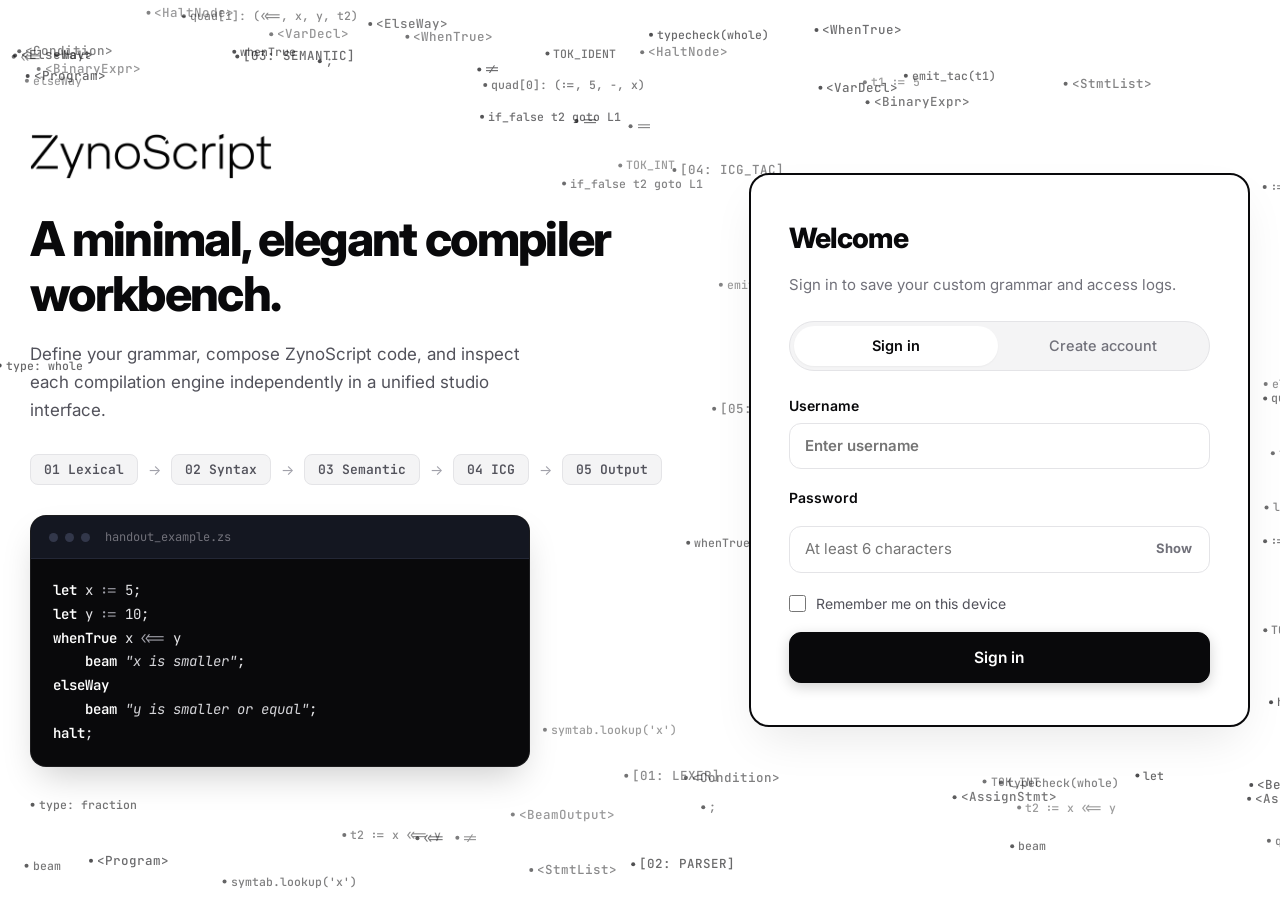
==== commit f66326d3: "Fix admin user management generator error, enable multi-user activity stream, and add admin telemetr" ====
--- a/frontend/index.html
+++ b/frontend/index.html
@@ -301,7 +301,7 @@
     </div>
   </main>
 
-  <!-- View 4: Activity Log (Concept 6: Feed-Style Stream) -->
+  <!-- View 4: Activity Log (Feed-Style Stream) -->
   <main id="activity-view" class="page-view" hidden>
     <div class="page-container">
       <section class="card-panel">
@@ -310,10 +310,16 @@
             <h1 class="page-title">Activity Stream</h1>
             <p id="log-scope" class="muted text-small"></p>
           </div>
-          <div class="row">
+          <div class="row header-controls">
             <select id="log-user" aria-label="Filter by user" hidden><option value="">All users</option></select>
             <select id="log-filter" aria-label="Filter by action"><option value="">All actions</option></select>
-            <button id="log-refresh" class="btn ghost small">Refresh</button>
+            <select id="log-status" aria-label="Filter by status">
+              <option value="">All outcomes</option>
+              <option value="ok">Success only</option>
+              <option value="error">Errors only</option>
+            </select>
+            <button id="log-refresh" class="btn ghost small" title="Refresh logs"><span data-icon="refresh"></span> Refresh</button>
+            <button id="log-export-btn" class="btn ghost small" title="Export logs as JSON"><span data-icon="download"></span> Export</button>
           </div>
         </header>
         <div id="log-body" class="card-body flush"></div>
@@ -321,18 +327,101 @@
     </div>
   </main>
 
-  <!-- View 5: Admin Panel -->
+  <!-- View 5: Admin Panel & System Telemetry -->
   <main id="admin-view" class="page-view" hidden>
-    <div class="page-container">
+    <div class="page-container admin-container">
+      <!-- Admin Telemetry Metric Cards -->
+      <section class="telemetry-grid" id="admin-telemetry-grid">
+        <div class="stat-card">
+          <div class="stat-icon" data-icon="users"></div>
+          <div class="stat-content">
+            <span class="stat-label">Total Users</span>
+            <span class="stat-val" id="stat-total-users">-</span>
+            <span class="stat-meta" id="stat-users-meta">Loading users...</span>
+          </div>
+        </div>
+        <div class="stat-card">
+          <div class="stat-icon" data-icon="play"></div>
+          <div class="stat-content">
+            <span class="stat-label">Pipeline Runs</span>
+            <span class="stat-val" id="stat-total-runs">-</span>
+            <span class="stat-meta" id="stat-runs-meta">0% pass rate</span>
+          </div>
+        </div>
+        <div class="stat-card">
+          <div class="stat-icon" data-icon="activity"></div>
+          <div class="stat-content">
+            <span class="stat-label">Active Sessions</span>
+            <span class="stat-val" id="stat-active-sessions">-</span>
+            <span class="stat-meta" id="stat-sessions-meta">Active tokens</span>
+          </div>
+        </div>
+        <div class="stat-card">
+          <div class="stat-icon" data-icon="database"></div>
+          <div class="stat-content">
+            <span class="stat-label">Database Backend</span>
+            <span class="stat-val" id="stat-db-type">-</span>
+            <span class="stat-meta" id="stat-db-meta"><span class="live-dot ok"></span> Connected</span>
+          </div>
+        </div>
+      </section>
+
+      <!-- Stage Execution Breakdown -->
+      <section class="card-panel admin-stage-panel">
+        <header class="card-header flex-header">
+          <div>
+            <h3>Compiler Pipeline Stage Telemetry</h3>
+            <p class="muted text-small">Execution volume across compiler pipeline phases.</p>
+          </div>
+        </header>
+        <div class="card-body">
+          <div class="stage-stats-bar" id="admin-stage-stats">
+            <!-- Stage stats loaded dynamically -->
+          </div>
+        </div>
+      </section>
+
+      <!-- User Management Panel -->
       <section class="card-panel">
         <header class="card-header flex-header">
           <div>
-            <h1 class="page-title">User Management</h1>
-            <p class="muted text-small">Admin privileges and telemetry.</p>
-          </div>
-          <button id="users-refresh" class="btn ghost small">Refresh</button>
+            <h2 class="page-title">User Accounts & Privileges</h2>
+            <p class="muted text-small">Inspect registered users, activity, grammar configurations, and access rights.</p>
+          </div>
+          <div class="row header-controls">
+            <input type="search" id="admin-user-search" class="admin-search-input" placeholder="Filter user by name..." aria-label="Search users">
+            <select id="admin-role-filter" aria-label="Filter by role">
+              <option value="">All roles</option>
+              <option value="admin">Admins only</option>
+              <option value="user">Standard users</option>
+            </select>
+            <button id="users-refresh" class="btn ghost small"><span data-icon="refresh"></span> Refresh</button>
+          </div>
         </header>
         <div id="users-body" class="card-body flush"></div>
+      </section>
+
+      <!-- Maintenance Panel -->
+      <section class="card-panel maintenance-panel">
+        <header class="card-header flex-header">
+          <div>
+            <h3>System Operations & Telemetry Management</h3>
+            <p class="muted text-small">Audit logs maintenance and data export utilities.</p>
+          </div>
+        </header>
+        <div class="card-body maintenance-actions">
+          <div class="maintenance-item">
+            <div>
+              <strong>Prune Activity Audit Logs</strong>
+              <p class="muted text-small">Clear old compiler telemetry logs while retaining registered user accounts.</p>
+            </div>
+            <div class="row">
+              <button class="btn small ghost" id="btn-prune-7d">Prune &gt; 7 Days</button>
+              <button class="btn small ghost" id="btn-prune-30d">Prune &gt; 30 Days</button>
+              <button class="btn small danger" id="btn-prune-all">Clear All Logs</button>
+            </div>
+          </div>
+        </div>
       </section>
     </div>
   </main>
@@ -352,6 +441,24 @@
     </form>
   </dialog>
 
+  <!-- Admin Grammar Inspector Modal Dialog -->
+  <dialog id="dlg-grammar" class="dlg-grammar">
+    <form method="dialog">
+      <div class="dlg-grammar-header">
+        <div>
+          <h2 id="dlg-grammar-title">User Language Grammar</h2>
+          <p id="dlg-grammar-sub" class="muted text-small"></p>
+        </div>
+        <button value="cancel" class="drawer-close-btn" formnovalidate aria-label="Close"><span data-icon="close"></span></button>
+      </div>
+      <div id="dlg-grammar-content" class="dlg-grammar-body"></div>
+      <div class="dlg-actions">
+        <button value="cancel" class="btn primary" formnovalidate>Close</button>
+      </div>
+    </form>
+  </dialog>
+
+
   <!-- Command Palette Modal (Ctrl + K) -->
   <dialog id="cmd-palette" class="cmd-palette">
     <div class="cmd-box">
--- a/frontend/css/style.css
+++ b/frontend/css/style.css
@@ -651,10 +651,68 @@
 }
 
 .auth-card .form-error {
-  color: var(--bad);
-  font-size: 13.5px;
-  margin: 0;
-  min-height: 1.4em;
+  display: none;
+  background: var(--bad-bg);
+  border: 1px solid var(--bad-border);
+  border-radius: 10px;
+  padding: 10px 12px;
+  font-size: 13px;
+  color: #991b1b;
+  margin: 0 0 14px;
+  align-items: flex-start;
+  gap: 10px;
+  box-sizing: border-box;
+  animation: fadeIn 0.2s cubic-bezier(0.16, 1, 0.3, 1);
+}
+
+.auth-card .form-error:not(:empty) {
+  display: flex;
+}
+
+.form-error-icon {
+  display: inline-flex;
+  align-items: center;
+  justify-content: center;
+  width: 18px;
+  height: 18px;
+  border-radius: 50%;
+  background: #dc2626;
+  color: #ffffff;
+  font-weight: 700;
+  font-size: 11px;
+  flex: none;
+  margin-top: 1px;
+}
+
+.form-error-body {
+  display: flex;
+  flex-direction: column;
+  gap: 5px;
+  flex: 1;
+}
+
+.form-error-msg {
+  line-height: 1.4;
+  font-weight: 500;
+}
+
+.auth-switch-btn {
+  background: transparent;
+  border: 0;
+  padding: 0;
+  color: #09090b;
+  font-size: 12.5px;
+  font-weight: 700;
+  text-decoration: underline;
+  text-underline-offset: 3px;
+  cursor: pointer;
+  text-align: left;
+  transition: opacity 0.15s ease;
+  margin-top: 2px;
+}
+
+.auth-switch-btn:hover {
+  opacity: 0.7;
 }
 
 .auth-card .btn.block {
@@ -1571,16 +1629,277 @@
   to { opacity: 1; transform: translateY(0); }
 }
 
-/* Responsive */
+/* Responsive Enhancements: Mobile & Tablet */
 @media (max-width: 960px) {
-  .topbar { padding: 0 16px; flex-wrap: wrap; height: auto; padding: 10px 16px; gap: 10px; }
+  .topbar { padding: 0 16px; height: 56px; }
   .brand-tag { display: none; }
   .auth { padding: 32px 16px; min-height: auto; }
-  .auth-container { grid-template-columns: 1fr; gap: 36px; }
+  .auth-container { grid-template-columns: 1fr; gap: 32px; max-width: 580px; margin: 0 auto; }
   .studio-view { height: auto; padding: 12px; }
-  .studio-grid { grid-template-columns: 1fr; }
-  .editor-pane .code-editor { height: 380px; }
+  .studio-grid { grid-template-columns: 1fr; gap: 16px; }
+  .editor-pane .code-editor { height: 360px; }
   .guide-grid { grid-template-columns: 1fr; }
+}
+
+@media (max-width: 640px) {
+  /* Topbar Mobile */
+  .topbar {
+    height: 52px;
+    padding: 0 12px;
+    gap: 8px;
+  }
+  .topbar-left { gap: 10px; }
+  .topbar-right { gap: 8px; }
+  .brand img { height: 18px; }
+  .nav-pills { padding: 2px; gap: 2px; }
+  .nav-btn { padding: 4px 10px; font-size: 12px; }
+  .cmd-k-kbd, .cmd-k-label { display: none; }
+  .cmd-trigger-btn { padding: 6px 8px; }
+  .profile-btn { padding: 3px; }
+  .avatar { width: 28px; height: 28px; font-size: 12px; }
+
+  /* Auth Screen on Phones */
+  .auth {
+    padding: 20px 12px 32px;
+    align-items: flex-start;
+  }
+  .auth-container {
+    gap: 20px;
+    width: 100%;
+    max-width: 100%;
+  }
+  .auth-hero {
+    text-align: center;
+    padding: 10px 4px 0;
+  }
+  .auth-hero .hero-logo {
+    height: 32px;
+    margin: 0 auto 12px;
+  }
+  .auth-hero h1 {
+    font-size: 24px;
+    line-height: 1.25;
+    margin-bottom: 8px;
+    letter-spacing: -0.03em;
+  }
+  .auth-hero .lead {
+    font-size: 13px;
+    line-height: 1.45;
+    color: var(--ink-secondary);
+    margin-bottom: 14px;
+  }
+  .hero-pipeline-preview {
+    display: flex;
+    overflow-x: auto;
+    -webkit-overflow-scrolling: touch;
+    scrollbar-width: none;
+    gap: 6px;
+    padding: 4px 2px;
+    justify-content: flex-start;
+  }
+  .hero-pipeline-preview::-webkit-scrollbar { display: none; }
+  .hero-pipeline-preview .h-stage {
+    font-size: 11px;
+    padding: 3px 8px;
+    white-space: nowrap;
+    flex: none;
+  }
+  .hero-pipeline-preview .h-arrow {
+    display: none;
+  }
+  /* On phones, hide the giant decorative code preview so the login box is front and center */
+  .hero-code-card {
+    display: none;
+  }
+
+  /* Auth Card Mobile */
+  .auth-card {
+    padding: 22px 18px;
+    border-radius: 18px;
+    border: 1px solid var(--line);
+    background: #ffffff;
+    box-shadow: 0 10px 28px rgba(0, 0, 0, 0.07);
+    margin: 0 auto;
+    width: 100%;
+    max-width: 100%;
+  }
+  .auth-card-head { margin-bottom: 16px; }
+  .auth-title { font-size: 22px; }
+  .auth-card .muted { font-size: 13px; }
+  .auth-seg { margin-bottom: 18px; }
+  .auth-seg .tab { padding: 9px 12px; font-size: 14px; }
+  .auth-card label { font-size: 13px; gap: 6px; }
+  .auth-card input {
+    height: 46px;
+    font-size: 15px;
+    padding: 0 14px;
+    border-radius: 10px;
+  }
+  .auth-card .pw-wrap input {
+    padding-right: 64px;
+  }
+  .auth-card .pw-toggle {
+    right: 12px;
+    font-size: 12.5px;
+  }
+  .auth-card .btn.block {
+    height: 48px;
+    padding: 0;
+    display: flex;
+    align-items: center;
+    justify-content: center;
+    font-size: 15px;
+    border-radius: 12px;
+    margin-top: 6px;
+  }
+
+  /* Workbench Studio Mobile */
+  .studio-view {
+    padding: 8px 8px 24px;
+  }
+  .studio-grid {
+    gap: 12px;
+  }
+  .studio-pane {
+    border-radius: 14px;
+  }
+  .pane-header {
+    padding: 10px 12px;
+    flex-wrap: wrap;
+    gap: 8px;
+  }
+  .pane-header-left { min-width: auto; }
+  .pane-header-right {
+    width: 100%;
+    justify-content: space-between;
+  }
+  .editor-pane .code-editor {
+    height: 280px;
+    min-height: 220px;
+  }
+  .code-textarea {
+    font-size: 13px;
+    padding: 10px 12px;
+  }
+  .code-gutter {
+    font-size: 13px;
+    padding: 10px 6px;
+  }
+  .pane-footer.editor-footer {
+    padding: 8px 12px;
+    flex-wrap: wrap;
+    gap: 8px;
+  }
+  .kbd-hint {
+    display: none;
+  }
+  .inspector-header-flattened {
+    flex-direction: column;
+    align-items: stretch;
+    gap: 10px;
+    padding: 10px 12px;
+  }
+  .pipeline {
+    display: flex;
+    overflow-x: auto;
+    -webkit-overflow-scrolling: touch;
+    scrollbar-width: none;
+    gap: 6px;
+    padding: 2px 0 6px;
+    scroll-snap-type: x proximity;
+    margin: 0;
+  }
+  .pipeline::-webkit-scrollbar { display: none; }
+  .pipeline li {
+    flex: 0 0 auto;
+    scroll-snap-align: start;
+  }
+  .stage {
+    padding: 6px 12px;
+    font-size: 12px;
+    border-radius: var(--r-full);
+    white-space: nowrap;
+    gap: 6px;
+  }
+  .stage-num { font-size: 10px; }
+  .inspector-header-actions {
+    display: flex;
+    align-items: center;
+    justify-content: space-between;
+    width: 100%;
+    gap: 8px;
+  }
+  .inspector-header-actions .tool-btn {
+    padding: 6px 10px;
+    font-size: 12px;
+  }
+  .run-all-btn {
+    flex: 1;
+    height: 38px;
+    font-size: 13px;
+    font-weight: 600;
+    justify-content: center;
+  }
+  .inspector-content {
+    padding: 12px;
+    overflow-x: auto;
+    -webkit-overflow-scrolling: touch;
+  }
+
+  /* Tables inside Output */
+  .inspector-content table {
+    display: block;
+    overflow-x: auto;
+    -webkit-overflow-scrolling: touch;
+    width: 100%;
+    font-size: 12px;
+  }
+  .inspector-content th, .inspector-content td {
+    padding: 6px 8px;
+    white-space: nowrap;
+  }
+
+  /* Slide-Over Grammar Drawer on Phones (Bottom Sheet) */
+  .drawer-sheet {
+    width: 100%;
+    max-width: 100vw;
+    right: 0;
+    left: 0;
+    bottom: 0;
+    top: auto;
+    max-height: 85vh;
+    border-radius: 20px 20px 0 0;
+    border-left: 0;
+    border-top: 1px solid var(--line-strong);
+    box-shadow: 0 -10px 40px rgba(0, 0, 0, 0.2);
+    transform: translateY(100%);
+  }
+  .drawer-sheet:not([hidden]) {
+    transform: translateY(0);
+  }
+  .drawer-header {
+    padding: 16px 16px 12px;
+  }
+  .drawer-title { font-size: 17px; }
+  .drawer-tabs { padding: 0 16px 10px; }
+  .drawer-tabs .seg { width: 100%; }
+  .drawer-tabs .tab { flex: 1; font-size: 12px; padding: 6px 8px; }
+  .drawer-body { padding: 12px 16px; }
+  .drawer-footer { padding: 12px 16px; }
+
+  /* Guide and Admin views on Mobile */
+  .guide-container { padding: 12px; }
+  .guide-header { flex-direction: column; align-items: stretch; gap: 12px; }
+  .guide-header .btn { width: 100%; text-align: center; justify-content: center; }
+  .admin-view { padding: 12px; }
+  .admin-table-wrap { overflow-x: auto; -webkit-overflow-scrolling: touch; }
+
+  /* Profile Dropdown on Mobile */
+  .profile-dropdown {
+    right: -4px;
+    width: 240px;
+    box-shadow: 0 12px 36px rgba(0, 0, 0, 0.16);
+  }
 }
 
 /* =========================================
@@ -2310,6 +2629,201 @@
   *, *::before, *::after { animation-duration: 0.01ms !important; animation-delay: 0ms !important; transition-duration: 0.01ms !important; }
 }
 
-
-
-
+/* =========================================
+   ADMIN PANEL & TELEMETRY DASHBOARD
+   ========================================= */
+.admin-container {
+  display: flex;
+  flex-direction: column;
+  gap: 20px;
+}
+
+.telemetry-grid {
+  display: grid;
+  grid-template-columns: repeat(auto-fit, minmax(210px, 1fr));
+  gap: 16px;
+}
+
+.stat-card {
+  background: #ffffff;
+  border: 1px solid var(--line);
+  border-radius: var(--r);
+  padding: 16px 18px;
+  display: flex;
+  align-items: flex-start;
+  gap: 14px;
+  box-shadow: 0 1px 3px rgba(0, 0, 0, 0.03);
+  transition: var(--transition);
+}
+
+.stat-card:hover {
+  border-color: var(--line-strong);
+  box-shadow: 0 4px 12px rgba(0, 0, 0, 0.05);
+  transform: translateY(-1px);
+}
+
+.stat-icon {
+  width: 38px;
+  height: 38px;
+  border-radius: 10px;
+  background: var(--bg-muted);
+  border: 1px solid var(--line);
+  display: flex;
+  align-items: center;
+  justify-content: center;
+  color: var(--ink);
+  font-size: 16px;
+  flex: none;
+}
+
+.stat-content {
+  display: flex;
+  flex-direction: column;
+  gap: 3px;
+  min-width: 0;
+}
+
+.stat-label {
+  font-size: 11.5px;
+  font-weight: 600;
+  color: var(--ink-muted);
+  text-transform: uppercase;
+  letter-spacing: 0.05em;
+}
+
+.stat-val {
+  font-size: 24px;
+  font-weight: 700;
+  font-family: var(--font-mono);
+  color: var(--ink);
+  line-height: 1.1;
+}
+
+.stat-meta {
+  font-size: 12px;
+  color: var(--ink-secondary);
+  display: inline-flex;
+  align-items: center;
+  gap: 6px;
+}
+
+.live-dot {
+  width: 7px;
+  height: 7px;
+  border-radius: 50%;
+  display: inline-block;
+}
+.live-dot.ok {
+  background: var(--ok);
+  box-shadow: 0 0 0 2px var(--ok-border);
+}
+
+/* Pipeline Stage Breakdown */
+.stage-stats-bar {
+  display: flex;
+  flex-wrap: wrap;
+  gap: 10px;
+}
+
+.stage-stat-pill {
+  flex: 1;
+  min-width: 130px;
+  background: var(--bg-subtle);
+  border: 1px solid var(--line);
+  border-radius: var(--r-sm);
+  padding: 10px 14px;
+  display: flex;
+  align-items: center;
+  justify-content: space-between;
+  gap: 8px;
+}
+
+.stage-stat-name {
+  font-size: 12.5px;
+  font-weight: 600;
+  color: var(--ink-secondary);
+  display: flex;
+  align-items: center;
+  gap: 6px;
+}
+
+.stage-stat-count {
+  font-family: var(--font-mono);
+  font-weight: 700;
+  font-size: 13.5px;
+  color: var(--ink);
+  background: var(--bg);
+  padding: 2px 7px;
+  border-radius: 4px;
+  border: 1px solid var(--line);
+}
+
+/* User management search and table */
+.admin-search-input {
+  background: var(--bg-subtle);
+  border: 1px solid var(--line);
+  border-radius: 8px;
+  padding: 5px 12px;
+  font-size: 12.5px;
+  color: var(--ink);
+  min-width: 180px;
+  height: 32px;
+}
+.admin-search-input:focus {
+  outline: none;
+  border-color: var(--ink);
+  background: #ffffff;
+}
+
+.cell-actions {
+  display: flex;
+  flex-wrap: wrap;
+  align-items: center;
+  gap: 6px;
+}
+
+.maintenance-actions {
+  display: flex;
+  flex-direction: column;
+  gap: 16px;
+}
+
+.maintenance-item {
+  display: flex;
+  align-items: center;
+  justify-content: space-between;
+  flex-wrap: wrap;
+  gap: 16px;
+  padding: 12px 16px;
+  background: var(--bg-subtle);
+  border: 1px solid var(--line);
+  border-radius: var(--r-sm);
+}
+
+/* Admin Grammar Inspector Dialog */
+dialog.dlg-grammar {
+  width: 90vw;
+  max-width: 680px;
+  border-radius: 14px;
+  padding: 20px 24px;
+}
+dialog.dlg-grammar .dlg-grammar-header {
+  display: flex;
+  align-items: flex-start;
+  justify-content: space-between;
+  margin-bottom: 16px;
+  padding-bottom: 12px;
+  border-bottom: 1px solid var(--line);
+}
+dialog.dlg-grammar .dlg-grammar-body {
+  max-height: 480px;
+  overflow-y: auto;
+  display: flex;
+  flex-direction: column;
+  gap: 16px;
+}
+
+
+
+
+
